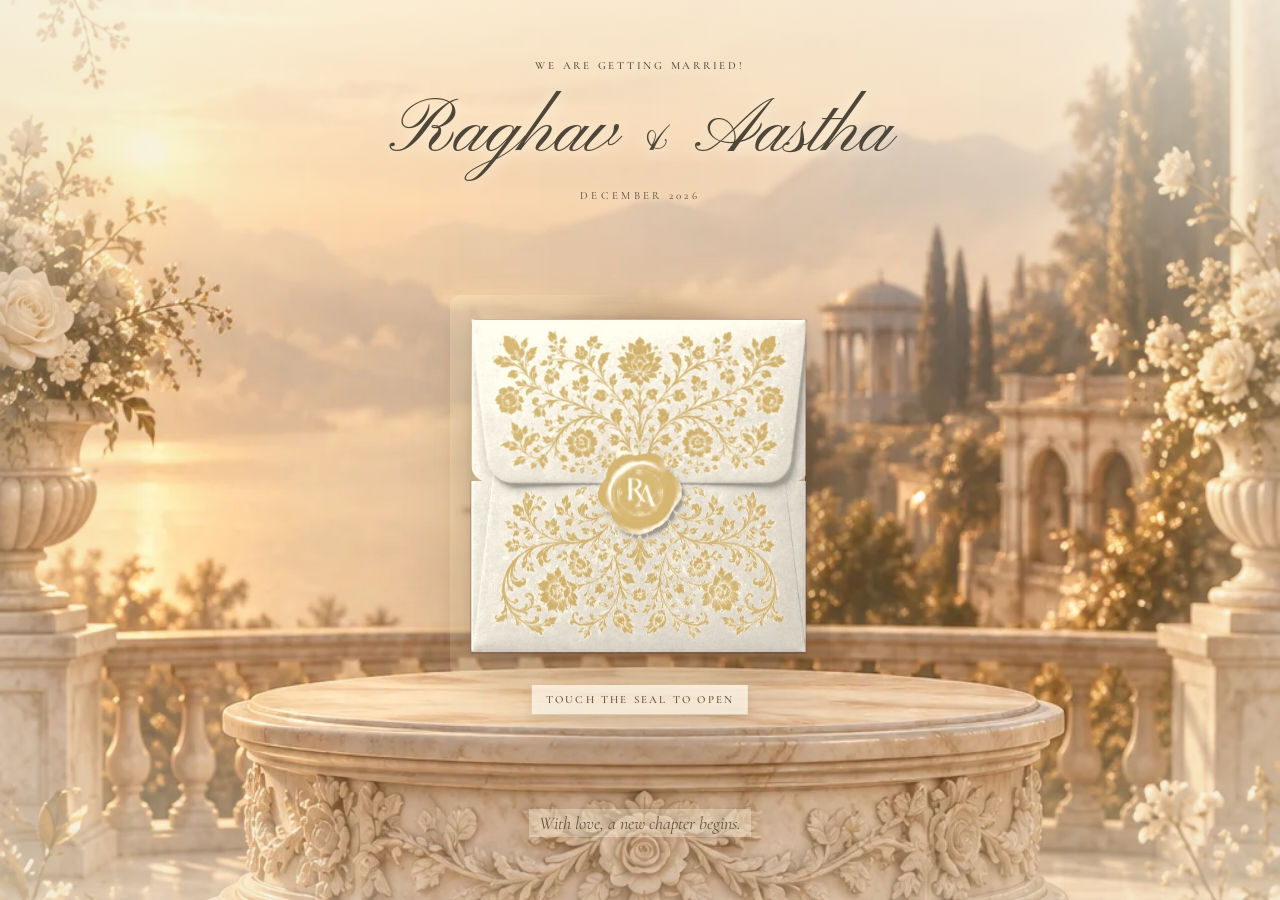
==== outputs/vintage-invitation/index.html @ 1246249a "Raghav & Aastha save-the-date site" ====
<!doctype html>
<html lang="en">
<head>
<meta charset="utf-8"><meta name="viewport" content="width=device-width, initial-scale=1"><meta name="theme-color" content="#f3eee5">
<title>Raghav &amp; Aastha — Save the Date</title><meta name="description" content="Save the date for Raghav & Aastha's wedding festivities, 25–27 December 2026.">
<link rel="icon" type="image/svg+xml" href="data:image/svg+xml,%3Csvg xmlns='http://www.w3.org/2000/svg' viewBox='0 0 40 40'%3E%3Crect width='40' height='40' rx='20' fill='%23f3eee5'/%3E%3Ctext x='20' y='28' text-anchor='middle' font-family='serif' font-style='italic' font-size='28' fill='%23756849'%3E%26%3C/text%3E%3C/svg%3E">
<link rel="preconnect" href="https://fonts.googleapis.com"><link rel="preconnect" href="https://fonts.gstatic.com" crossorigin><link href="https://fonts.googleapis.com/css2?family=Pinyon+Script&family=Cormorant+Garamond:ital,wght@0,400;0,500;0,600;1,400&display=swap" rel="stylesheet">
<link rel="stylesheet" href="style.css"><script src="app.js" defer></script>
</head>
<body>
<section class="cover" id="cover" aria-label="Open wedding invitation">
  <div class="backdrop" aria-hidden="true"></div>
  <div class="cover-petals" aria-hidden="true"><img src="assets/petal.webp" alt=""><img src="assets/petal.webp" alt=""><img src="assets/petal.webp" alt=""><img src="assets/petal.webp" alt=""></div>
  <div class="cover-heading"><p class="eyebrow">We are getting married!</p><h1>Raghav <span>&amp;</span> Aastha</h1><p class="small-date">December 2026</p></div>
  <button class="envelope" id="open" aria-label="Open Raghav and Aastha’s envelope">
    <span class="env-stage" aria-hidden="true">
      <span class="env-shadow"></span>
      <span class="env-inside"></span>
      <span class="env-card"><span class="env-card-kicker">With love</span><span class="env-card-names">Raghav<br>&amp; Aastha</span><span class="env-card-rule"></span><span class="env-card-date">December 2026</span></span>
      <img class="env-pocket" src="assets/envelope-ivory.webp" alt="">
      <span class="env-flap"><img class="env-flap-face" src="assets/envelope-ivory.webp" alt=""><span class="env-lining"></span></span>
      <span class="env-light"></span>
    </span>
    <span class="env-prompt">Touch the seal to open</span>
  </button>
  <p class="cover-footer">With love, a new chapter begins.</p>
</section>
<main id="invitation" hidden>
  <header class="invitation-header"><button class="text-button" id="back" aria-label="Back to the envelope">← <span>The beginning</span></button><span class="monogram">R &amp; A</span><a class="text-button" href="#details">The details ↓</a></header>
  <section class="invitation-hero" aria-labelledby="invite-title">
    <div class="collage">
      <img class="stationery" src="assets/stationery.webp" alt="Antique gold frame, ivory lace and white roses" width="1086" height="1448">
      <div class="lace-copy"><h2 id="invite-title">Save<br>the Date</h2><p class="couple">Raghav<br><span>&amp;</span> Aastha</p><p class="collage-date">25 · 26 · 27<span>December 2026</span></p></div>
      <figure class="polaroid"><span class="photo-crop"><img src="assets/couple.webp" alt="Raghav and Aastha together"></span><figcaption>And so it begins…</figcaption></figure>
      <div class="music-area"><button class="record" id="music" aria-label="Music information"><span class="record-label"><span class="record-monogram">R &amp; A</span><span id="play-icon">♪</span></span></button><span class="music-caption" id="music-caption">Our soundtrack</span></div>
    </div>
    <a class="scroll-cue" href="#details">A date to remember <span>↓</span></a>
  </section>
  <section class="details" id="details" aria-labelledby="celebration-title">
    <h2 id="celebration-title">Save the Date</h2>
    <div class="scratch-wrap" id="scratch-wrap">
      <div class="scratch-card" id="scratch-card">
        <div class="scratch-message" id="scratch-message" aria-hidden="true" tabindex="-1"><p>25, 26 &amp; 27<span>December 2026</span></p></div>
        <canvas id="date-foil" aria-label="Scratch the foil to reveal our wedding dates"></canvas>
      </div>
      <button class="reveal-link" id="reveal-dates" type="button">Reveal without scratching</button>
      <p class="scratch-note" id="scratch-note"></p>
    </div>
    <p class="sr-only" id="scratch-status" role="status"></p>
    <div class="flourish" aria-hidden="true">❦</div>
    <p class="venue">Venue details to follow</p>
    <p class="countdown-title" id="countdown-title">Counting the moments until we celebrate</p>
    <div class="countdown" aria-label="Countdown to 25 December 2026"><div><b id="days">0</b><span>Days</span></div><i>:</i><div><b id="hours">00</b><span>Hours</span></div><i>:</i><div><b id="minutes">00</b><span>Minutes</span></div><i>:</i><div><b id="seconds">00</b><span>Seconds</span></div></div>
    <p class="invitation-copy">Save these dates for our wedding festivities.<br>We can’t wait to celebrate with you.</p>
    <button class="outline-button" id="rsvp">RSVP</button>
    <a class="calendar-link" href="event.ics" download>Add to calendar</a>
    <p class="formal">Formal invitation to follow</p>
    <p class="signature">Raghav &amp; Aastha</p>
  </section>
</main>
<dialog id="notice"><button class="close" id="close" aria-label="Close message">×</button><p class="eyebrow">Raghav &amp; Aastha</p><h2 id="notice-title"></h2><p id="notice-copy"></p><button class="outline-button" id="notice-done">Back to invitation</button></dialog>
<audio id="song" loop preload="none"></audio>
<div class="celebration" id="celebration" aria-hidden="true"></div>
</body></html>
---- outputs/vintage-invitation/style.css ----
:root{--ivory:#f3eee5;--paper:#fff9ef;--ink:#4e4739;--gold:#8b7650;--script:'Pinyon Script',cursive;--serif:'Cormorant Garamond',Georgia,serif}
*{box-sizing:border-box}
html{scroll-behavior:smooth}
body{margin:0;background:var(--ivory);color:var(--ink);font-family:var(--serif);font-size:19px;-webkit-font-smoothing:antialiased}
[hidden]{display:none!important}
h1,h2,p,figure{margin:0}
button,a{-webkit-tap-highlight-color:transparent}
button{font:inherit;color:inherit;cursor:pointer;border-radius:0}
a{color:inherit}
button:focus-visible,a:focus-visible{outline:2px solid var(--gold);outline-offset:6px}
.eyebrow{font-size:13px;letter-spacing:.23em;text-transform:uppercase;font-weight:500}
.sr-only{position:absolute;width:1px;height:1px;padding:0;margin:-1px;overflow:hidden;clip-path:inset(50%);white-space:nowrap;border:0}

.cover{position:relative;isolation:isolate;height:100svh;min-height:680px;overflow:hidden;background:#f4ead8;text-align:center}
.backdrop{position:absolute;inset:0;z-index:-2;background:#f1e7d3 url(assets/terrace.webp) center 65%/cover no-repeat;transition:transform 2.8s ease-out}
.cover:after{content:'';position:absolute;inset:0;z-index:-1;pointer-events:none;background:linear-gradient(#fffbef77,transparent 35%,transparent 78%,#f7edda55)}
.cover-heading{position:absolute;top:6.5%;left:16px;right:16px;z-index:3;text-shadow:0 2px 15px #fff9e9;animation:enter 1s both;transition:opacity .35s,transform .5s}
.cover .eyebrow{font-size:11px;letter-spacing:.25em}
.cover h1{font-family:var(--script);font-size:clamp(52px,6vw,78px);font-weight:400;line-height:1.2;margin:15px 0 10px}
.cover h1 span{font-size:.68em}
.small-date{font-size:11px;letter-spacing:.3em;text-transform:uppercase}
.cover-footer{position:absolute;left:15px;right:15px;bottom:7%;width:fit-content;margin:auto;padding:3px 10px;font-size:18px;font-style:italic;color:#65543b;background:#fff8e455;text-shadow:0 1px 10px #fff9eb;transition:opacity .4s}
.cover-petals{position:absolute;inset:0;z-index:1;pointer-events:none;overflow:hidden}
.cover-petals img{position:absolute;top:-8%;width:23px;opacity:0;animation:cover-petal 13s linear infinite}
.cover-petals img:nth-child(1){left:12%;animation-delay:-3s}
.cover-petals img:nth-child(2){left:82%;animation-delay:-7s;width:18px}
.cover-petals img:nth-child(3){left:26%;animation-delay:-11s;width:15px}
.cover-petals img:nth-child(4){left:70%;animation-delay:-1s;width:26px}

/* The studio's own envelope artwork, recoloured to ivory and gold, sliced exactly as the Tanvi & Nishant site slices it:
   pocket = bottom half, flap = band from 6.4% to 49.2% with rounded lower corners; the seal in the artwork cracks at that edge. */
.envelope{position:absolute;left:50%;bottom:30%;width:min(340px,70vw);aspect-ratio:1;transform:translateX(-50%);padding:0;border:0;background:none;z-index:4;cursor:pointer;perspective:1400px;filter:drop-shadow(0 4px 5px #3a2a1226) drop-shadow(0 26px 28px #3a2a1238);transition:transform .15s}
.env-shadow{inset:auto 3% -4%;width:auto;height:12%;border-radius:50%;background:radial-gradient(ellipse at 50% 45%,#4a32167a,#4a321630 45%,transparent 70%);filter:blur(7px);z-index:0;transition:opacity .6s}
.env-light{z-index:7;pointer-events:none;border-radius:2.5%;background:linear-gradient(105deg,#fff1c94d,transparent 42%,transparent 70%,#3a2a1214);mix-blend-mode:soft-light}
.cover.opening .env-shadow{opacity:.5}
.envelope:hover{transform:translateX(-50%) scale(1.02)}
.env-stage{position:absolute;inset:0;display:block;transform-style:preserve-3d}
.env-stage>*{position:absolute;inset:0;display:block;width:100%;height:100%}
.env-inside{inset:6.4% 6.6% 6.2% 5.6%;width:auto;height:auto;border-radius:1.4%;background:linear-gradient(#c9b287,#d9c69f 55%,#e3d3b0);box-shadow:inset 0 18px 30px #4a321666;z-index:1}
.env-card{inset:auto;left:13%;right:13%;top:12%;height:72%;width:auto;z-index:3;display:flex;flex-direction:column;align-items:center;justify-content:center;gap:.55em;font-size:clamp(12px,5.2vw,16px);background:linear-gradient(#fffaf1,#f1e6d5);border-radius:3px;box-shadow:inset 0 0 0 6px #fffaf1,inset 0 0 0 7px #b8923f8c,0 -6px 24px #00000040;color:#64543b}
.env-card-kicker,.env-card-date{font-size:.6em;font-weight:500;letter-spacing:.26em;text-transform:uppercase;color:#92651f}
.env-card-names{font-family:var(--script);font-size:2.5em;line-height:1.1;color:#5b4a2f}
.env-card-rule{display:block;width:2.4em;border-top:1px solid #b8923f80}
.env-pocket{z-index:4;object-fit:contain;clip-path:inset(49.2% 0 0)}
.env-flap{z-index:6;transform-origin:50% 6.4%;transform-style:preserve-3d}
.env-flap-face,.env-lining{position:absolute;inset:0;width:100%;height:100%;clip-path:inset(6.4% 5.4% 50.8% 5.6% round 0 0 4.5% 4.5%);backface-visibility:hidden}
.env-flap-face{object-fit:contain}
.env-lining{transform:rotateY(180deg);background:repeating-linear-gradient(45deg,#92651f29 0 1px,#0000 1px 9px),linear-gradient(#f4e7c9,#d8bd84)}
.env-prompt{position:absolute;left:50%;bottom:-40px;transform:translateX(-50%);white-space:nowrap;font-size:11px;font-weight:500;letter-spacing:.2em;text-transform:uppercase;color:#5e4829;padding:8px 14px;background:#fff8e8c9;border-bottom:1px solid #bca57570;transition:opacity .3s}

.cover.opening{position:fixed;inset:0;z-index:10;animation:fade-out .6s 2.1s both}
.cover.opening .backdrop{transform:scale(1.04)}
.cover.opening .cover-heading,.cover.opening .cover-footer,.cover.opening .env-prompt{opacity:0}
.cover.opening .cover-heading{animation:none;transform:translateY(-25px)}
.cover.opening .env-flap{animation:flap-open .9s cubic-bezier(.55,0,.3,1) .3s forwards}
.cover.opening .env-card{animation:card-rise 1s cubic-bezier(.2,.8,.2,1) 1.1s forwards}
.cover.opening .env-stage{animation:envelope-travel 2.75s ease-in-out forwards}

main:not([hidden]){animation:enter .9s both}
.invitation-header{display:flex;align-items:center;justify-content:space-between;gap:12px;padding:25px 5vw;max-width:1400px;margin:auto}
.text-button{font-size:12px;letter-spacing:.14em;text-transform:uppercase;text-decoration:none;background:none;border:0;padding:10px 0;white-space:nowrap}
.monogram{font-family:var(--script);font-size:31px;white-space:nowrap}
.invitation-hero{text-align:center;padding-top:20px}
.collage{position:relative;width:min(690px,100%);aspect-ratio:3/4;margin:5px auto 0}
.stationery{width:100%;height:100%;object-fit:cover;display:block;mix-blend-mode:multiply}
.lace-copy{position:absolute;left:17%;top:37%;width:34%;text-align:center;transform:rotate(-7deg)}
.lace-copy h2{font-family:var(--script);font-size:52px;font-weight:400;line-height:.83}
.couple{font-size:25px;line-height:1.02;margin:12px 0 8px}
.couple span{font-family:var(--script);font-size:.8em}
.collage-date{font-size:20px;line-height:1.2}
.collage-date span{display:block;font-size:11px;letter-spacing:.11em;text-transform:uppercase}
.polaroid{position:absolute;width:38%;right:5%;top:28%;transform:rotate(6deg);background:#faf8f1;padding:10px 10px 32px;box-shadow:2px 7px 16px #493c342c}
.photo-crop{display:block;overflow:hidden;aspect-ratio:1;width:100%}
.photo-crop img{width:100%;height:100%;object-fit:cover;object-position:50% 32%;transform:scale(1.35);transform-origin:50% 32%;filter:grayscale(1) sepia(.24) contrast(.94) brightness(1.04)}
.polaroid figcaption{font-family:var(--script);text-align:center;font-size:23px;margin-top:10px}
.music-area{position:absolute;bottom:10%;left:13%;width:26%;display:grid;justify-items:center;gap:12px;transform:rotate(-8deg)}
.record{width:100%;aspect-ratio:1;border:0;border-radius:50%;display:grid;place-items:center;background:repeating-radial-gradient(circle,#1d1c1a 0 1px,#33322e 1px 2px,#181817 2px 4px);box-shadow:4px 8px 13px #362e3440}
.record-label{width:44%;aspect-ratio:1;border-radius:50%;background:#e7dac1;display:flex;flex-direction:column;align-items:center;justify-content:center;line-height:1.2}
.record-monogram{font-family:var(--script);font-size:22px;white-space:nowrap}
#play-icon{font-size:20px}
.music-caption{font-size:10px;letter-spacing:.16em;text-transform:uppercase;white-space:nowrap}
.record:hover{filter:brightness(1.2)}
.record.playing{animation:spin 8s linear infinite}
.scroll-cue{display:inline-flex;align-items:center;gap:14px;margin-top:14px;font-style:italic;font-size:18px;text-decoration:none}
.scroll-cue span{font-style:normal;font-size:22px}

.details{text-align:center;max-width:700px;margin:auto;padding:105px 24px 70px}
.details.visible{animation:enter 1.1s both}
.details h2{font-family:var(--script);font-size:clamp(54px,7vw,76px);font-weight:400;line-height:1.1}
.scratch-wrap{position:relative;max-width:450px;margin:30px auto 0}
.scratch-card{position:relative;isolation:isolate;z-index:1;height:176px;border:1px solid #d3bd8f;border-radius:6px;overflow:hidden;background:var(--paper);box-shadow:0 10px 30px #7053251a}
.scratch-message{position:absolute;inset:0;display:flex;align-items:center;justify-content:center;padding:18px;color:#685438}
.scratch-message p{font-family:var(--script);font-size:clamp(36px,5vw,46px);line-height:1.1}
.scratch-message p span{display:block;font-family:var(--serif);font-size:13px;font-weight:500;letter-spacing:.22em;text-transform:uppercase;margin-top:12px;color:var(--gold)}
.scratch-message:focus{outline:2px solid var(--gold);outline-offset:-8px}
#date-foil{position:absolute;inset:0;width:100%;height:100%;cursor:crosshair;touch-action:none;transition:opacity .8s;z-index:1}
.is-revealed #date-foil{opacity:0;pointer-events:none}
.is-revealed .scratch-message{animation:glow-soft 1.8s ease-out}
.is-revealed .scratch-message:after{content:'';position:absolute;inset:0;background:linear-gradient(100deg,transparent 32%,#fffdf4cc 50%,transparent 68%);transform:translateX(-110%);animation:shine 1.3s .35s ease-out forwards;pointer-events:none}
@keyframes shine{to{transform:translateX(110%)}}
@keyframes glow-soft{0%{box-shadow:inset 0 0 0 0 #f3dca000}35%{box-shadow:inset 0 0 70px #f0d59aaa}100%{box-shadow:inset 0 0 0 0 #f3dca000}}
.reveal-link{display:block;margin:12px auto 0;border:0;background:none;padding:4px 0;font-size:13px;font-style:italic;opacity:.7;text-decoration:underline;text-underline-offset:5px}
.reveal-link:hover{opacity:1}
.scratch-note{font-style:italic;font-size:21px;margin-top:14px;min-height:1.4em}
.flourish{color:var(--gold);font-size:37px;margin:24px 0}
.venue{font-size:26px}
.countdown-title{font-style:italic;font-size:19px;margin-top:45px}
.countdown{display:flex;align-items:flex-start;justify-content:center;gap:17px;margin:21px auto 40px}
.countdown div{width:70px}
.countdown b{font-size:47px;line-height:1;font-weight:400;font-variant-numeric:tabular-nums}
.countdown span{display:block;letter-spacing:.16em;font-size:11px;text-transform:uppercase;margin-top:12px}
.countdown i{font-size:32px;font-style:normal;opacity:.45}
.invitation-copy{font-size:22px;line-height:1.5;margin-bottom:29px}
.outline-button{border:1px solid #9d8c6e;background:transparent;min-width:215px;padding:16px 25px;letter-spacing:.2em;text-transform:uppercase;font-size:13px;transition:background .3s,color .3s}
.outline-button:hover{background:var(--gold);color:var(--paper)}
.calendar-link{display:block;width:fit-content;margin:22px auto 0;font-size:12px;letter-spacing:.15em;text-transform:uppercase;text-underline-offset:6px}
.formal{font-family:var(--script);font-size:36px;margin-top:60px}
.signature{font-size:15px;letter-spacing:.13em;margin-top:25px}

dialog{background:#f6f1e8;border:1px solid #aa9875;color:var(--ink);max-width:440px;width:calc(100% - 40px);padding:49px 32px 36px;text-align:center;box-shadow:0 20px 90px #2c261838}
dialog::backdrop{background:#342b2469;backdrop-filter:blur(4px)}
dialog h2{font-family:var(--script);font-size:44px;font-weight:400;margin:20px 0 15px}
dialog p:not(.eyebrow){font-size:21px;line-height:1.4;margin-bottom:25px}
.close{position:absolute;right:13px;top:8px;background:none;border:0;font-size:30px;width:36px;height:36px}

@keyframes enter{from{opacity:0;transform:translateY(15px)}to{opacity:1;transform:translateY(0)}}
@keyframes fade-out{to{opacity:0}}
@keyframes flap-open{0%{z-index:6;transform:rotateX(0)}49%{z-index:6}50%{z-index:1}to{z-index:1;transform:rotateX(180deg)}}
@keyframes card-rise{to{transform:translateY(-48%)}}
@keyframes envelope-travel{0%,11%{transform:none}44%,75%{transform:translateY(9%)}to{transform:translateY(5%) scale(1.08)}}
@keyframes spin{to{rotate:360deg}}
@keyframes cover-petal{8%{opacity:.65}80%{opacity:.65}100%{opacity:0;transform:translate(40px,105svh) rotate(250deg)}}

@media(min-width:900px){
  .cover:before{content:'';position:absolute;inset:0;z-index:-1;pointer-events:none;background:radial-gradient(ellipse at 50% 60%,transparent 50%,#e9dec8bb)}
  .cover:before{content:'';position:absolute;inset:0;z-index:-1;pointer-events:none;background:radial-gradient(ellipse at 50% 60%,transparent 50%,#e9dec8bb)}
  .envelope{bottom:25%;width:380px}
  .invitation-hero{padding-top:32px}
  .collage{width:620px}
}
@media(max-width:560px){
  .cover{min-height:620px}
  .cover-heading{top:8%}
  .cover h1{font-size:52px;white-space:nowrap}
  .cover{min-height:620px}
  .cover-heading{top:8%}
  .cover-footer{bottom:8%;font-size:16px}
  .env-prompt{font-size:10px}
  .invitation-header{padding:15px 20px}
  .text-button{font-size:10px}
  .lace-copy{top:35.5%}
  .lace-copy h2{font-size:32px}
  .couple{font-size:19px;margin:7px 0 3px}
  .collage-date{font-size:16px;line-height:1.1}
  .collage-date span{font-size:8px}
  .polaroid{padding:7px 7px 22px}
  .polaroid figcaption{font-size:17px;margin-top:6px}
  .music-area{gap:7px}
  .music-caption{font-size:8px}
  .record-monogram{font-size:15px}
  .scroll-cue{font-size:16px}
  .details{padding:75px 18px 55px}
  .scratch-card{height:160px}
  .scratch-message p{font-size:34px}
  .countdown{gap:9px}
  .countdown div{width:57px}
  .countdown b{font-size:40px}
  .countdown span{font-size:9px}
  .countdown i{font-size:28px}
  .invitation-copy{font-size:20px}
  .formal{font-size:32px}
}
@media(max-width:360px){
  .cover h1{font-size:43px}
  .cover .eyebrow{font-size:9px;letter-spacing:.18em}
  .env-prompt{font-size:9px;letter-spacing:.16em}
  .invitation-header{padding:15px 14px;gap:9px}
  .text-button{font-size:8px;letter-spacing:.08em}
  .monogram{font-size:25px}
  .lace-copy h2{font-size:28px}
  .couple{font-size:17px;margin:6px 0 4px}
  .collage-date{font-size:14px}
  .polaroid figcaption{font-size:14px}
  .music-caption{font-size:7px}
  .scratch-message p{font-size:30px}
  .countdown{gap:5px}
  .details{padding-left:14px;padding-right:14px}
}
@media(prefers-reduced-motion:reduce){
  html{scroll-behavior:auto}
  *,*:before,*:after{animation:none!important;transition:none!important}
}

.celebration{position:fixed;inset:0;z-index:30;pointer-events:none;overflow:hidden}
.confetti{position:absolute;top:-2rem;display:block;border-radius:2px;animation:confetti-fall var(--dur) linear var(--delay) forwards}
.firework{position:absolute;width:0;height:0}
.firework i{position:absolute;left:0;top:0;width:6px;height:6px;border-radius:50%;background:var(--c);box-shadow:0 0 8px var(--c),0 0 18px var(--c);animation:firework-burst 1.4s cubic-bezier(.2,.8,.4,1) var(--delay) both}
@keyframes confetti-fall{0%{opacity:1;transform:translateY(-10vh) rotate(0)}85%{opacity:1}to{opacity:0;transform:translate(var(--drift),110vh) rotate(720deg)}}
@keyframes firework-burst{0%{opacity:1;transform:translate(0,0) scale(0)}60%{opacity:1}to{opacity:0;transform:translate(var(--x),var(--y)) scale(.5)}}
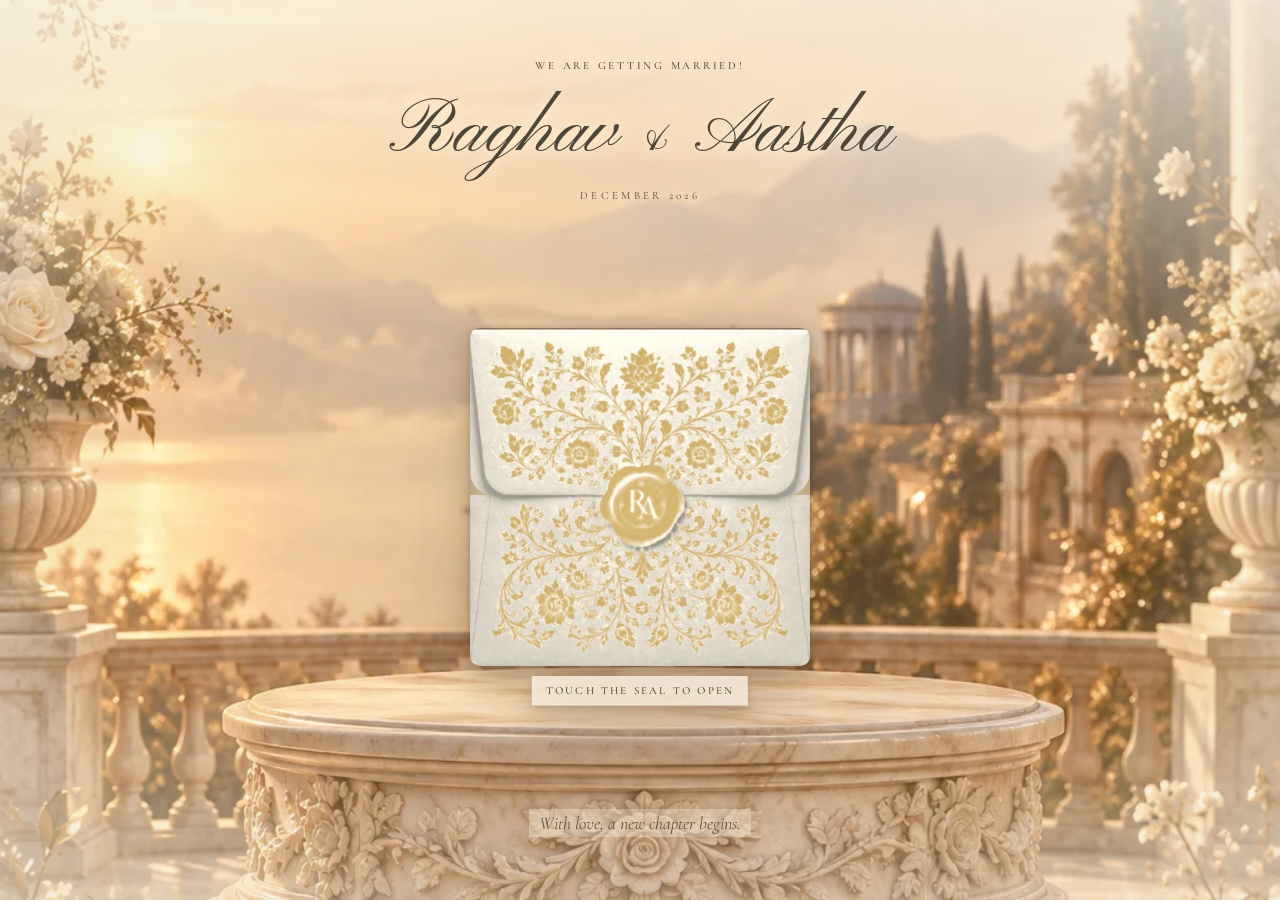
==== commit 4f8bc49d: "Envelope: crop to paper, symmetric seam, rounded corners, single soft shadow" ====
--- a/outputs/vintage-invitation/index.html
+++ b/outputs/vintage-invitation/index.html
@@ -2,8 +2,13 @@
 <html lang="en">
 <head>
 <meta charset="utf-8"><meta name="viewport" content="width=device-width, initial-scale=1"><meta name="theme-color" content="#f3eee5">
-<title>Raghav &amp; Aastha — Save the Date</title><meta name="description" content="Save the date for Raghav & Aastha's wedding festivities, 25–27 December 2026.">
-<link rel="icon" type="image/svg+xml" href="data:image/svg+xml,%3Csvg xmlns='http://www.w3.org/2000/svg' viewBox='0 0 40 40'%3E%3Crect width='40' height='40' rx='20' fill='%23f3eee5'/%3E%3Ctext x='20' y='28' text-anchor='middle' font-family='serif' font-style='italic' font-size='28' fill='%23756849'%3E%26%3C/text%3E%3C/svg%3E">
+<title>Raghav &amp; Aastha | 25–27 December 2026</title><meta name="description" content="Save the date for Raghav & Aastha's wedding festivities, 25 to 27 December 2026. Tap the seal to open the invitation.">
+<link rel="icon" type="image/png" sizes="32x32" href="assets/favicon-32.png"><link rel="icon" type="image/png" sizes="512x512" href="assets/icon-512.png"><link rel="apple-touch-icon" href="assets/apple-touch-icon.png">
+<!-- Link previews (WhatsApp etc.) need absolute URLs; update if the domain changes. -->
+<meta property="og:type" content="website"><meta property="og:site_name" content="Raghav &amp; Aastha"><meta property="og:url" content="https://raghav-astha.vercel.app/">
+<meta property="og:title" content="Raghav &amp; Aastha | 25–27 December 2026"><meta property="og:description" content="Save the date for our wedding festivities. Tap the seal to open the invitation.">
+<meta property="og:image" content="https://raghav-astha.vercel.app/assets/og-image.jpg"><meta property="og:image:width" content="1200"><meta property="og:image:height" content="630"><meta property="og:image:alt" content="Raghav &amp; Aastha, 25 to 27 December 2026">
+<meta name="twitter:card" content="summary_large_image"><meta name="twitter:title" content="Raghav &amp; Aastha | 25–27 December 2026"><meta name="twitter:description" content="Save the date for our wedding festivities. Tap the seal to open the invitation."><meta name="twitter:image" content="https://raghav-astha.vercel.app/assets/og-image.jpg">
 <link rel="preconnect" href="https://fonts.googleapis.com"><link rel="preconnect" href="https://fonts.gstatic.com" crossorigin><link href="https://fonts.googleapis.com/css2?family=Pinyon+Script&family=Cormorant+Garamond:ital,wght@0,400;0,500;0,600;1,400&display=swap" rel="stylesheet">
 <link rel="stylesheet" href="style.css"><script src="app.js" defer></script>
 </head>
@@ -14,12 +19,10 @@
   <div class="cover-heading"><p class="eyebrow">We are getting married!</p><h1>Raghav <span>&amp;</span> Aastha</h1><p class="small-date">December 2026</p></div>
   <button class="envelope" id="open" aria-label="Open Raghav and Aastha’s envelope">
     <span class="env-stage" aria-hidden="true">
-      <span class="env-shadow"></span>
       <span class="env-inside"></span>
       <span class="env-card"><span class="env-card-kicker">With love</span><span class="env-card-names">Raghav<br>&amp; Aastha</span><span class="env-card-rule"></span><span class="env-card-date">December 2026</span></span>
       <img class="env-pocket" src="assets/envelope-ivory.webp" alt="">
       <span class="env-flap"><img class="env-flap-face" src="assets/envelope-ivory.webp" alt=""><span class="env-lining"></span></span>
-      <span class="env-light"></span>
     </span>
     <span class="env-prompt">Touch the seal to open</span>
   </button>
--- a/outputs/vintage-invitation/style.css
+++ b/outputs/vintage-invitation/style.css
@@ -29,22 +29,19 @@
 
 /* The studio's own envelope artwork, recoloured to ivory and gold, sliced exactly as the Tanvi & Nishant site slices it:
    pocket = bottom half, flap = band from 6.4% to 49.2% with rounded lower corners; the seal in the artwork cracks at that edge. */
-.envelope{position:absolute;left:50%;bottom:30%;width:min(340px,70vw);aspect-ratio:1;transform:translateX(-50%);padding:0;border:0;background:none;z-index:4;cursor:pointer;perspective:1400px;filter:drop-shadow(0 4px 5px #3a2a1226) drop-shadow(0 26px 28px #3a2a1238);transition:transform .15s}
-.env-shadow{inset:auto 3% -4%;width:auto;height:12%;border-radius:50%;background:radial-gradient(ellipse at 50% 45%,#4a32167a,#4a321630 45%,transparent 70%);filter:blur(7px);z-index:0;transition:opacity .6s}
-.env-light{z-index:7;pointer-events:none;border-radius:2.5%;background:linear-gradient(105deg,#fff1c94d,transparent 42%,transparent 70%,#3a2a1214);mix-blend-mode:soft-light}
-.cover.opening .env-shadow{opacity:.5}
-.envelope:hover{transform:translateX(-50%) scale(1.02)}
+.envelope{position:absolute;left:50%;bottom:31%;width:min(300px,62vw);aspect-ratio:442/440;transform:translateX(-50%);padding:0;border:0;background:none;z-index:4;cursor:pointer;perspective:1400px;filter:drop-shadow(0 2px 3px #3a2a1233) drop-shadow(0 8px 10px #3a2a1226) drop-shadow(0 20px 26px #3a2a1240);transition:transform .15s}
+.cover.opening .envelope:hover{transform:translateX(-50%) scale(1.02)}
 .env-stage{position:absolute;inset:0;display:block;transform-style:preserve-3d}
 .env-stage>*{position:absolute;inset:0;display:block;width:100%;height:100%}
-.env-inside{inset:6.4% 6.6% 6.2% 5.6%;width:auto;height:auto;border-radius:1.4%;background:linear-gradient(#c9b287,#d9c69f 55%,#e3d3b0);box-shadow:inset 0 18px 30px #4a321666;z-index:1}
-.env-card{inset:auto;left:13%;right:13%;top:12%;height:72%;width:auto;z-index:3;display:flex;flex-direction:column;align-items:center;justify-content:center;gap:.55em;font-size:clamp(12px,5.2vw,16px);background:linear-gradient(#fffaf1,#f1e6d5);border-radius:3px;box-shadow:inset 0 0 0 6px #fffaf1,inset 0 0 0 7px #b8923f8c,0 -6px 24px #00000040;color:#64543b}
+.env-inside{inset:0;border-radius:3%;background:linear-gradient(#c9b287,#d9c69f 55%,#e3d3b0);box-shadow:inset 0 18px 30px #4a321666;z-index:1}
+.env-card{inset:auto;left:9%;right:9%;top:7%;height:80%;width:auto;z-index:3;display:flex;flex-direction:column;align-items:center;justify-content:center;gap:.55em;font-size:clamp(12px,5.2vw,16px);background:linear-gradient(#fffaf1,#f1e6d5);border-radius:3px;box-shadow:inset 0 0 0 6px #fffaf1,inset 0 0 0 7px #b8923f8c,0 -6px 24px #00000040;color:#64543b}
 .env-card-kicker,.env-card-date{font-size:.6em;font-weight:500;letter-spacing:.26em;text-transform:uppercase;color:#92651f}
 .env-card-names{font-family:var(--script);font-size:2.5em;line-height:1.1;color:#5b4a2f}
 .env-card-rule{display:block;width:2.4em;border-top:1px solid #b8923f80}
-.env-pocket{z-index:4;object-fit:contain;clip-path:inset(49.2% 0 0)}
-.env-flap{z-index:6;transform-origin:50% 6.4%;transform-style:preserve-3d}
-.env-flap-face,.env-lining{position:absolute;inset:0;width:100%;height:100%;clip-path:inset(6.4% 5.4% 50.8% 5.6% round 0 0 4.5% 4.5%);backface-visibility:hidden}
-.env-flap-face{object-fit:contain}
+.env-pocket{z-index:4;object-fit:fill;clip-path:inset(49.5% 0 0 round 0 0 3% 3%)}
+.env-flap{z-index:6;transform-origin:50% 0;transform-style:preserve-3d}
+.env-flap-face,.env-lining{position:absolute;inset:0;width:100%;height:100%;clip-path:inset(0 0 50.5% 0 round 3% 3% 6.8% 6.8%);backface-visibility:hidden}
+.env-flap-face{object-fit:fill}
 .env-lining{transform:rotateY(180deg);background:repeating-linear-gradient(45deg,#92651f29 0 1px,#0000 1px 9px),linear-gradient(#f4e7c9,#d8bd84)}
 .env-prompt{position:absolute;left:50%;bottom:-40px;transform:translateX(-50%);white-space:nowrap;font-size:11px;font-weight:500;letter-spacing:.2em;text-transform:uppercase;color:#5e4829;padding:8px 14px;background:#fff8e8c9;border-bottom:1px solid #bca57570;transition:opacity .3s}
 
@@ -134,7 +131,7 @@
 @media(min-width:900px){
   .cover:before{content:'';position:absolute;inset:0;z-index:-1;pointer-events:none;background:radial-gradient(ellipse at 50% 60%,transparent 50%,#e9dec8bb)}
   .cover:before{content:'';position:absolute;inset:0;z-index:-1;pointer-events:none;background:radial-gradient(ellipse at 50% 60%,transparent 50%,#e9dec8bb)}
-  .envelope{bottom:25%;width:380px}
+  .envelope{bottom:26%;width:340px}
   .invitation-hero{padding-top:32px}
   .collage{width:620px}
 }
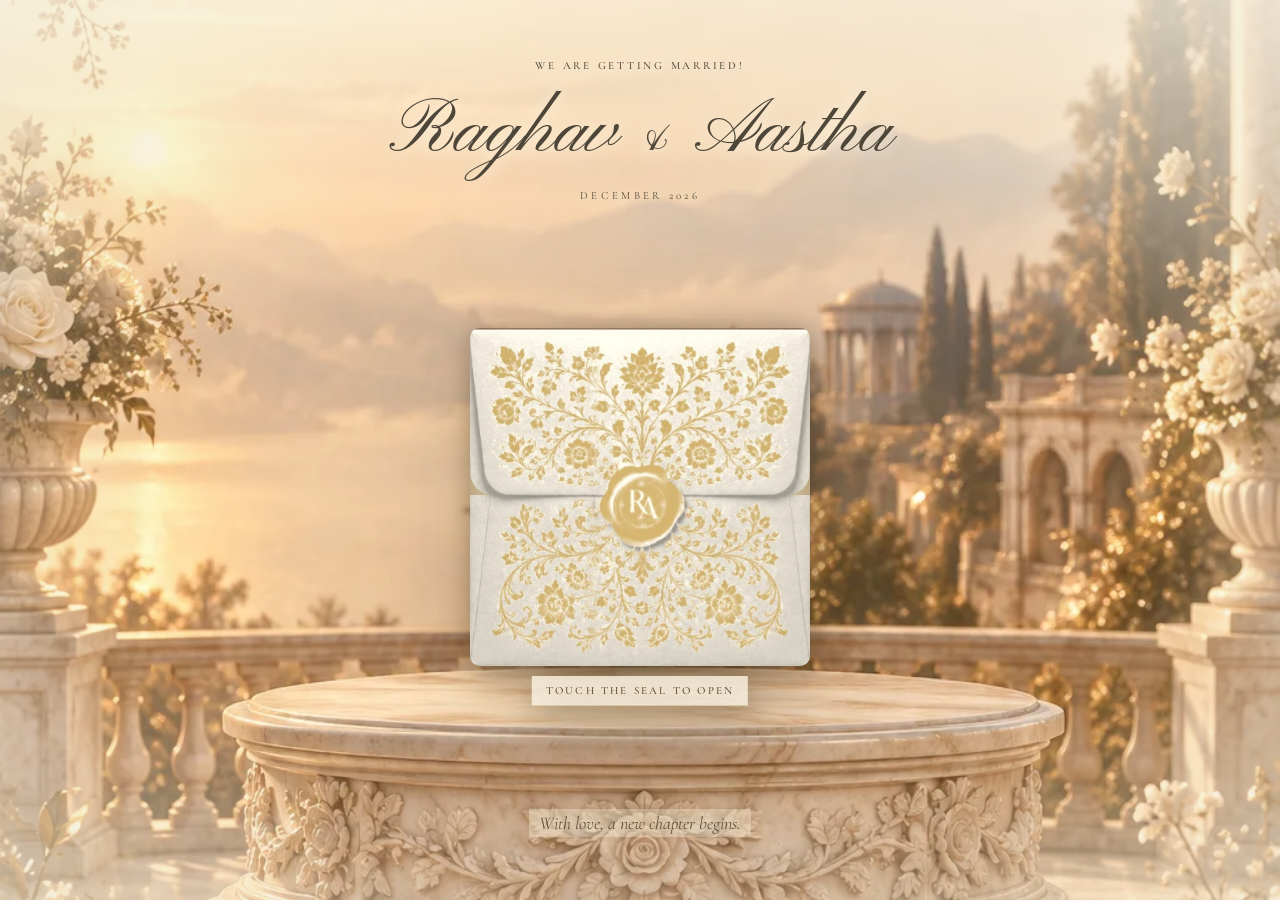
==== commit a5a02f0b: "Envelope shadow: ambient, directional and contact" ====
--- a/outputs/vintage-invitation/index.html
+++ b/outputs/vintage-invitation/index.html
@@ -19,6 +19,7 @@
   <div class="cover-heading"><p class="eyebrow">We are getting married!</p><h1>Raghav <span>&amp;</span> Aastha</h1><p class="small-date">December 2026</p></div>
   <button class="envelope" id="open" aria-label="Open Raghav and Aastha’s envelope">
     <span class="env-stage" aria-hidden="true">
+      <span class="env-ground"></span>
       <span class="env-inside"></span>
       <span class="env-card"><span class="env-card-kicker">With love</span><span class="env-card-names">Raghav<br>&amp; Aastha</span><span class="env-card-rule"></span><span class="env-card-date">December 2026</span></span>
       <img class="env-pocket" src="assets/envelope-ivory.webp" alt="">
--- a/outputs/vintage-invitation/style.css
+++ b/outputs/vintage-invitation/style.css
@@ -29,10 +29,11 @@
 
 /* The studio's own envelope artwork, recoloured to ivory and gold, sliced exactly as the Tanvi & Nishant site slices it:
    pocket = bottom half, flap = band from 6.4% to 49.2% with rounded lower corners; the seal in the artwork cracks at that edge. */
-.envelope{position:absolute;left:50%;bottom:31%;width:min(300px,62vw);aspect-ratio:442/440;transform:translateX(-50%);padding:0;border:0;background:none;z-index:4;cursor:pointer;perspective:1400px;filter:drop-shadow(0 2px 3px #3a2a1233) drop-shadow(0 8px 10px #3a2a1226) drop-shadow(0 20px 26px #3a2a1240);transition:transform .15s}
+.envelope{position:absolute;left:50%;bottom:31%;width:min(300px,62vw);aspect-ratio:442/440;transform:translateX(-50%);padding:0;border:0;background:none;z-index:4;cursor:pointer;perspective:1400px;filter:drop-shadow(0 0 12px #3a2a1236) drop-shadow(7px 14px 16px #3a2a1242) drop-shadow(0 34px 44px #3a2a1230);transition:transform .15s}
 .cover.opening .envelope:hover{transform:translateX(-50%) scale(1.02)}
 .env-stage{position:absolute;inset:0;display:block;transform-style:preserve-3d}
 .env-stage>*{position:absolute;inset:0;display:block;width:100%;height:100%}
+.env-ground{inset:auto 7% -2.5%;width:auto;height:7%;border-radius:50%;background:radial-gradient(ellipse at 50% 50%,#3a2a12a6,#3a2a1248 48%,transparent 72%);filter:blur(5px);z-index:0}
 .env-inside{inset:0;border-radius:3%;background:linear-gradient(#c9b287,#d9c69f 55%,#e3d3b0);box-shadow:inset 0 18px 30px #4a321666;z-index:1}
 .env-card{inset:auto;left:9%;right:9%;top:7%;height:80%;width:auto;z-index:3;display:flex;flex-direction:column;align-items:center;justify-content:center;gap:.55em;font-size:clamp(12px,5.2vw,16px);background:linear-gradient(#fffaf1,#f1e6d5);border-radius:3px;box-shadow:inset 0 0 0 6px #fffaf1,inset 0 0 0 7px #b8923f8c,0 -6px 24px #00000040;color:#64543b}
 .env-card-kicker,.env-card-date{font-size:.6em;font-weight:500;letter-spacing:.26em;text-transform:uppercase;color:#92651f}
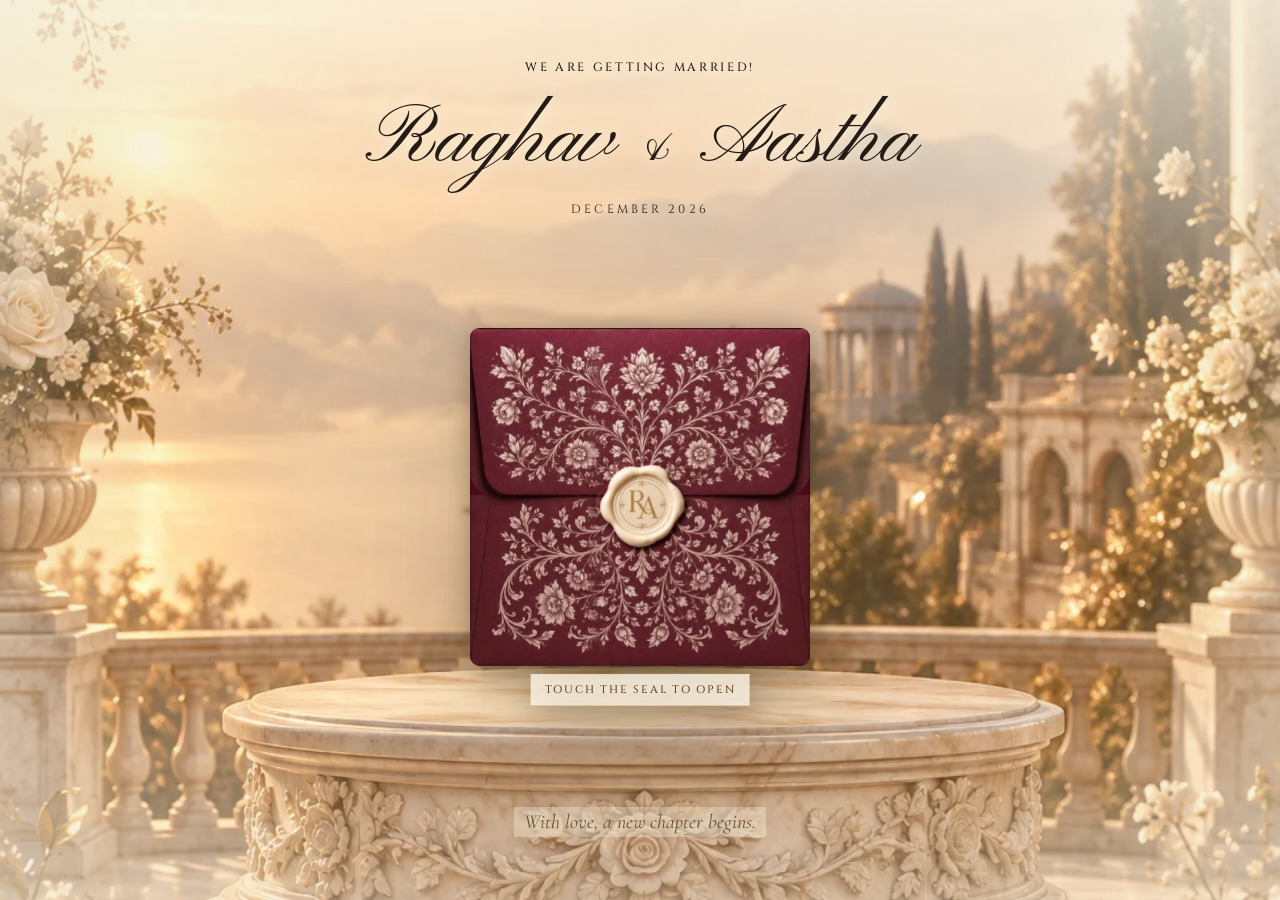
==== commit 875bd679: "Client changes: burgundy envelope, darker larger type with Cinzel, colour photo, floating music butt" ====
--- a/outputs/vintage-invitation/index.html
+++ b/outputs/vintage-invitation/index.html
@@ -9,7 +9,7 @@
 <meta property="og:title" content="Raghav &amp; Aastha | 25–27 December 2026"><meta property="og:description" content="Save the date for our wedding festivities. Tap the seal to open the invitation.">
 <meta property="og:image" content="https://raghav-astha.vercel.app/assets/og-image.jpg"><meta property="og:image:width" content="1200"><meta property="og:image:height" content="630"><meta property="og:image:alt" content="Raghav &amp; Aastha, 25 to 27 December 2026">
 <meta name="twitter:card" content="summary_large_image"><meta name="twitter:title" content="Raghav &amp; Aastha | 25–27 December 2026"><meta name="twitter:description" content="Save the date for our wedding festivities. Tap the seal to open the invitation."><meta name="twitter:image" content="https://raghav-astha.vercel.app/assets/og-image.jpg">
-<link rel="preconnect" href="https://fonts.googleapis.com"><link rel="preconnect" href="https://fonts.gstatic.com" crossorigin><link href="https://fonts.googleapis.com/css2?family=Pinyon+Script&family=Cormorant+Garamond:ital,wght@0,400;0,500;0,600;1,400&display=swap" rel="stylesheet">
+<link rel="preconnect" href="https://fonts.googleapis.com"><link rel="preconnect" href="https://fonts.gstatic.com" crossorigin><link href="https://fonts.googleapis.com/css2?family=Pinyon+Script&family=Cinzel:wght@400;500;600&family=Cormorant+Garamond:ital,wght@0,400;0,500;0,600;1,400&display=swap" rel="stylesheet">
 <link rel="stylesheet" href="style.css"><script src="app.js" defer></script>
 </head>
 <body>
@@ -22,8 +22,8 @@
       <span class="env-ground"></span>
       <span class="env-inside"></span>
       <span class="env-card"><span class="env-card-kicker">With love</span><span class="env-card-names">Raghav<br>&amp; Aastha</span><span class="env-card-rule"></span><span class="env-card-date">December 2026</span></span>
-      <img class="env-pocket" src="assets/envelope-ivory.webp" alt="">
-      <span class="env-flap"><img class="env-flap-face" src="assets/envelope-ivory.webp" alt=""><span class="env-lining"></span></span>
+      <img class="env-pocket" src="assets/envelope-red.webp" alt="">
+      <span class="env-flap"><img class="env-flap-face" src="assets/envelope-red.webp" alt=""><span class="env-lining"></span></span>
     </span>
     <span class="env-prompt">Touch the seal to open</span>
   </button>
@@ -36,7 +36,6 @@
       <img class="stationery" src="assets/stationery.webp" alt="Antique gold frame, ivory lace and white roses" width="1086" height="1448">
       <div class="lace-copy"><h2 id="invite-title">Save<br>the Date</h2><p class="couple">Raghav<br><span>&amp;</span> Aastha</p><p class="collage-date">25 · 26 · 27<span>December 2026</span></p></div>
       <figure class="polaroid"><span class="photo-crop"><img src="assets/couple.webp" alt="Raghav and Aastha together"></span><figcaption>And so it begins…</figcaption></figure>
-      <div class="music-area"><button class="record" id="music" aria-label="Music information"><span class="record-label"><span class="record-monogram">R &amp; A</span><span id="play-icon">♪</span></span></button><span class="music-caption" id="music-caption">Our soundtrack</span></div>
     </div>
     <a class="scroll-cue" href="#details">A date to remember <span>↓</span></a>
   </section>
@@ -64,5 +63,6 @@
 </main>
 <dialog id="notice"><button class="close" id="close" aria-label="Close message">×</button><p class="eyebrow">Raghav &amp; Aastha</p><h2 id="notice-title"></h2><p id="notice-copy"></p><button class="outline-button" id="notice-done">Back to invitation</button></dialog>
 <audio id="song" loop preload="none"></audio>
+<button class="music-fab" id="music" aria-label="Music information"><span id="play-icon">♪</span><span class="sr-only" id="music-caption">Our soundtrack</span></button>
 <div class="celebration" id="celebration" aria-hidden="true"></div>
 </body></html>
--- a/outputs/vintage-invitation/style.css
+++ b/outputs/vintage-invitation/style.css
@@ -1,25 +1,25 @@
-:root{--ivory:#f3eee5;--paper:#fff9ef;--ink:#4e4739;--gold:#8b7650;--script:'Pinyon Script',cursive;--serif:'Cormorant Garamond',Georgia,serif}
+:root{--ivory:#f3eee5;--paper:#fff9ef;--ink:#231b14;--gold:#8b7650;--burgundy:#7a142a;--script:'Pinyon Script',cursive;--serif:'Cormorant Garamond',Georgia,serif;--caps:'Cinzel','Cormorant Garamond',serif}
 *{box-sizing:border-box}
 html{scroll-behavior:smooth}
-body{margin:0;background:var(--ivory);color:var(--ink);font-family:var(--serif);font-size:19px;-webkit-font-smoothing:antialiased}
+body{margin:0;background:var(--ivory);color:var(--ink);font-family:var(--serif);font-size:21px;-webkit-font-smoothing:antialiased}
 [hidden]{display:none!important}
 h1,h2,p,figure{margin:0}
 button,a{-webkit-tap-highlight-color:transparent}
 button{font:inherit;color:inherit;cursor:pointer;border-radius:0}
 a{color:inherit}
 button:focus-visible,a:focus-visible{outline:2px solid var(--gold);outline-offset:6px}
-.eyebrow{font-size:13px;letter-spacing:.23em;text-transform:uppercase;font-weight:500}
+.eyebrow{font-family:var(--caps);font-size:13px;letter-spacing:.2em;text-transform:uppercase;font-weight:500}
 .sr-only{position:absolute;width:1px;height:1px;padding:0;margin:-1px;overflow:hidden;clip-path:inset(50%);white-space:nowrap;border:0}
 
 .cover{position:relative;isolation:isolate;height:100svh;min-height:680px;overflow:hidden;background:#f4ead8;text-align:center}
 .backdrop{position:absolute;inset:0;z-index:-2;background:#f1e7d3 url(assets/terrace.webp) center 65%/cover no-repeat;transition:transform 2.8s ease-out}
 .cover:after{content:'';position:absolute;inset:0;z-index:-1;pointer-events:none;background:linear-gradient(#fffbef77,transparent 35%,transparent 78%,#f7edda55)}
 .cover-heading{position:absolute;top:6.5%;left:16px;right:16px;z-index:3;text-shadow:0 2px 15px #fff9e9;animation:enter 1s both;transition:opacity .35s,transform .5s}
-.cover .eyebrow{font-size:11px;letter-spacing:.25em}
-.cover h1{font-family:var(--script);font-size:clamp(52px,6vw,78px);font-weight:400;line-height:1.2;margin:15px 0 10px}
+.cover .eyebrow{font-size:12px;letter-spacing:.22em}
+.cover h1{font-family:var(--script);font-size:clamp(58px,6.6vw,86px);font-weight:400;line-height:1.2;margin:15px 0 10px}
 .cover h1 span{font-size:.68em}
-.small-date{font-size:11px;letter-spacing:.3em;text-transform:uppercase}
-.cover-footer{position:absolute;left:15px;right:15px;bottom:7%;width:fit-content;margin:auto;padding:3px 10px;font-size:18px;font-style:italic;color:#65543b;background:#fff8e455;text-shadow:0 1px 10px #fff9eb;transition:opacity .4s}
+.small-date{font-family:var(--caps);font-size:12px;letter-spacing:.26em;text-transform:uppercase}
+.cover-footer{position:absolute;left:15px;right:15px;bottom:7%;width:fit-content;margin:auto;padding:3px 10px;font-size:20px;font-style:italic;color:#65543b;background:#fff8e455;text-shadow:0 1px 10px #fff9eb;transition:opacity .4s}
 .cover-petals{position:absolute;inset:0;z-index:1;pointer-events:none;overflow:hidden}
 .cover-petals img{position:absolute;top:-8%;width:23px;opacity:0;animation:cover-petal 13s linear infinite}
 .cover-petals img:nth-child(1){left:12%;animation-delay:-3s}
@@ -34,17 +34,17 @@
 .env-stage{position:absolute;inset:0;display:block;transform-style:preserve-3d}
 .env-stage>*{position:absolute;inset:0;display:block;width:100%;height:100%}
 .env-ground{inset:auto 7% -2.5%;width:auto;height:7%;border-radius:50%;background:radial-gradient(ellipse at 50% 50%,#3a2a12a6,#3a2a1248 48%,transparent 72%);filter:blur(5px);z-index:0}
-.env-inside{inset:0;border-radius:3%;background:linear-gradient(#c9b287,#d9c69f 55%,#e3d3b0);box-shadow:inset 0 18px 30px #4a321666;z-index:1}
+.env-inside{inset:0;border-radius:3%;background:linear-gradient(#34060f,#5a0f1f 55%,#6a1526);box-shadow:inset 0 18px 30px #00000073;z-index:1}
 .env-card{inset:auto;left:9%;right:9%;top:7%;height:80%;width:auto;z-index:3;display:flex;flex-direction:column;align-items:center;justify-content:center;gap:.55em;font-size:clamp(12px,5.2vw,16px);background:linear-gradient(#fffaf1,#f1e6d5);border-radius:3px;box-shadow:inset 0 0 0 6px #fffaf1,inset 0 0 0 7px #b8923f8c,0 -6px 24px #00000040;color:#64543b}
-.env-card-kicker,.env-card-date{font-size:.6em;font-weight:500;letter-spacing:.26em;text-transform:uppercase;color:#92651f}
-.env-card-names{font-family:var(--script);font-size:2.5em;line-height:1.1;color:#5b4a2f}
+.env-card-kicker,.env-card-date{font-family:var(--caps);font-size:.58em;font-weight:500;letter-spacing:.22em;text-transform:uppercase;color:#92651f}
+.env-card-names{font-family:var(--script);font-size:2.5em;line-height:1.1;color:var(--burgundy)}
 .env-card-rule{display:block;width:2.4em;border-top:1px solid #b8923f80}
 .env-pocket{z-index:4;object-fit:fill;clip-path:inset(49.5% 0 0 round 0 0 3% 3%)}
 .env-flap{z-index:6;transform-origin:50% 0;transform-style:preserve-3d}
 .env-flap-face,.env-lining{position:absolute;inset:0;width:100%;height:100%;clip-path:inset(0 0 50.5% 0 round 3% 3% 6.8% 6.8%);backface-visibility:hidden}
 .env-flap-face{object-fit:fill}
 .env-lining{transform:rotateY(180deg);background:repeating-linear-gradient(45deg,#92651f29 0 1px,#0000 1px 9px),linear-gradient(#f4e7c9,#d8bd84)}
-.env-prompt{position:absolute;left:50%;bottom:-40px;transform:translateX(-50%);white-space:nowrap;font-size:11px;font-weight:500;letter-spacing:.2em;text-transform:uppercase;color:#5e4829;padding:8px 14px;background:#fff8e8c9;border-bottom:1px solid #bca57570;transition:opacity .3s}
+.env-prompt{position:absolute;left:50%;bottom:-40px;transform:translateX(-50%);white-space:nowrap;font-family:var(--caps);font-size:11px;font-weight:500;letter-spacing:.16em;text-transform:uppercase;color:#5e4829;padding:8px 14px;background:#fff8e8c9;border-bottom:1px solid #bca57570;transition:opacity .3s}
 
 .cover.opening{position:fixed;inset:0;z-index:10;animation:fade-out .6s 2.1s both}
 .cover.opening .backdrop{transform:scale(1.04)}
@@ -56,30 +56,22 @@
 
 main:not([hidden]){animation:enter .9s both}
 .invitation-header{display:flex;align-items:center;justify-content:space-between;gap:12px;padding:25px 5vw;max-width:1400px;margin:auto}
-.text-button{font-size:12px;letter-spacing:.14em;text-transform:uppercase;text-decoration:none;background:none;border:0;padding:10px 0;white-space:nowrap}
+.text-button{font-family:var(--caps);font-size:12px;letter-spacing:.12em;text-transform:uppercase;text-decoration:none;background:none;border:0;padding:10px 0;white-space:nowrap}
 .monogram{font-family:var(--script);font-size:31px;white-space:nowrap}
 .invitation-hero{text-align:center;padding-top:20px}
 .collage{position:relative;width:min(690px,100%);aspect-ratio:3/4;margin:5px auto 0}
 .stationery{width:100%;height:100%;object-fit:cover;display:block;mix-blend-mode:multiply}
 .lace-copy{position:absolute;left:17%;top:37%;width:34%;text-align:center;transform:rotate(-7deg)}
 .lace-copy h2{font-family:var(--script);font-size:52px;font-weight:400;line-height:.83}
-.couple{font-size:25px;line-height:1.02;margin:12px 0 8px}
+.couple{font-size:27px;line-height:1.02;margin:12px 0 8px}
 .couple span{font-family:var(--script);font-size:.8em}
-.collage-date{font-size:20px;line-height:1.2}
-.collage-date span{display:block;font-size:11px;letter-spacing:.11em;text-transform:uppercase}
+.collage-date{font-size:22px;line-height:1.2}
+.collage-date span{display:block;font-family:var(--caps);font-size:11px;letter-spacing:.1em;text-transform:uppercase}
 .polaroid{position:absolute;width:38%;right:5%;top:28%;transform:rotate(6deg);background:#faf8f1;padding:10px 10px 32px;box-shadow:2px 7px 16px #493c342c}
 .photo-crop{display:block;overflow:hidden;aspect-ratio:1;width:100%}
-.photo-crop img{width:100%;height:100%;object-fit:cover;object-position:50% 32%;transform:scale(1.35);transform-origin:50% 32%;filter:grayscale(1) sepia(.24) contrast(.94) brightness(1.04)}
-.polaroid figcaption{font-family:var(--script);text-align:center;font-size:23px;margin-top:10px}
-.music-area{position:absolute;bottom:10%;left:13%;width:26%;display:grid;justify-items:center;gap:12px;transform:rotate(-8deg)}
-.record{width:100%;aspect-ratio:1;border:0;border-radius:50%;display:grid;place-items:center;background:repeating-radial-gradient(circle,#1d1c1a 0 1px,#33322e 1px 2px,#181817 2px 4px);box-shadow:4px 8px 13px #362e3440}
-.record-label{width:44%;aspect-ratio:1;border-radius:50%;background:#e7dac1;display:flex;flex-direction:column;align-items:center;justify-content:center;line-height:1.2}
-.record-monogram{font-family:var(--script);font-size:22px;white-space:nowrap}
-#play-icon{font-size:20px}
-.music-caption{font-size:10px;letter-spacing:.16em;text-transform:uppercase;white-space:nowrap}
-.record:hover{filter:brightness(1.2)}
-.record.playing{animation:spin 8s linear infinite}
-.scroll-cue{display:inline-flex;align-items:center;gap:14px;margin-top:14px;font-style:italic;font-size:18px;text-decoration:none}
+.photo-crop img{width:100%;height:100%;object-fit:cover;object-position:50% 32%;transform:scale(1.35);transform-origin:50% 32%}
+.polaroid figcaption{font-family:var(--script);text-align:center;font-size:25px;margin-top:10px}
+.scroll-cue{display:inline-flex;align-items:center;gap:14px;margin-top:14px;font-style:italic;font-size:20px;text-decoration:none}
 .scroll-cue span{font-style:normal;font-size:22px}
 
 .details{text-align:center;max-width:700px;margin:auto;padding:105px 24px 70px}
@@ -89,7 +81,7 @@
 .scratch-card{position:relative;isolation:isolate;z-index:1;height:176px;border:1px solid #d3bd8f;border-radius:6px;overflow:hidden;background:var(--paper);box-shadow:0 10px 30px #7053251a}
 .scratch-message{position:absolute;inset:0;display:flex;align-items:center;justify-content:center;padding:18px;color:#685438}
 .scratch-message p{font-family:var(--script);font-size:clamp(36px,5vw,46px);line-height:1.1}
-.scratch-message p span{display:block;font-family:var(--serif);font-size:13px;font-weight:500;letter-spacing:.22em;text-transform:uppercase;margin-top:12px;color:var(--gold)}
+.scratch-message p span{display:block;font-family:var(--caps);font-size:13px;font-weight:500;letter-spacing:.18em;text-transform:uppercase;margin-top:12px;color:var(--gold)}
 .scratch-message:focus{outline:2px solid var(--gold);outline-offset:-8px}
 #date-foil{position:absolute;inset:0;width:100%;height:100%;cursor:crosshair;touch-action:none;transition:opacity .8s;z-index:1}
 .is-revealed #date-foil{opacity:0;pointer-events:none}
@@ -97,23 +89,23 @@
 .is-revealed .scratch-message:after{content:'';position:absolute;inset:0;background:linear-gradient(100deg,transparent 32%,#fffdf4cc 50%,transparent 68%);transform:translateX(-110%);animation:shine 1.3s .35s ease-out forwards;pointer-events:none}
 @keyframes shine{to{transform:translateX(110%)}}
 @keyframes glow-soft{0%{box-shadow:inset 0 0 0 0 #f3dca000}35%{box-shadow:inset 0 0 70px #f0d59aaa}100%{box-shadow:inset 0 0 0 0 #f3dca000}}
-.reveal-link{display:block;margin:12px auto 0;border:0;background:none;padding:4px 0;font-size:13px;font-style:italic;opacity:.7;text-decoration:underline;text-underline-offset:5px}
+.reveal-link{display:block;margin:12px auto 0;border:0;background:none;padding:4px 0;font-size:15px;font-style:italic;opacity:.7;text-decoration:underline;text-underline-offset:5px}
 .reveal-link:hover{opacity:1}
-.scratch-note{font-style:italic;font-size:21px;margin-top:14px;min-height:1.4em}
+.scratch-note{font-style:italic;font-size:23px;margin-top:14px;min-height:1.4em}
 .flourish{color:var(--gold);font-size:37px;margin:24px 0}
-.venue{font-size:26px}
-.countdown-title{font-style:italic;font-size:19px;margin-top:45px}
+.venue{font-size:28px}
+.countdown-title{font-style:italic;font-size:21px;margin-top:45px}
 .countdown{display:flex;align-items:flex-start;justify-content:center;gap:17px;margin:21px auto 40px}
 .countdown div{width:70px}
-.countdown b{font-size:47px;line-height:1;font-weight:400;font-variant-numeric:tabular-nums}
-.countdown span{display:block;letter-spacing:.16em;font-size:11px;text-transform:uppercase;margin-top:12px}
+.countdown b{font-size:50px;line-height:1;font-weight:400;font-variant-numeric:tabular-nums}
+.countdown span{display:block;font-family:var(--caps);letter-spacing:.14em;font-size:11px;text-transform:uppercase;margin-top:12px}
 .countdown i{font-size:32px;font-style:normal;opacity:.45}
-.invitation-copy{font-size:22px;line-height:1.5;margin-bottom:29px}
-.outline-button{border:1px solid #9d8c6e;background:transparent;min-width:215px;padding:16px 25px;letter-spacing:.2em;text-transform:uppercase;font-size:13px;transition:background .3s,color .3s}
+.invitation-copy{font-size:24px;line-height:1.5;margin-bottom:29px}
+.outline-button{border:1px solid #9d8c6e;background:transparent;min-width:215px;padding:16px 25px;font-family:var(--caps);letter-spacing:.16em;text-transform:uppercase;font-size:13px;transition:background .3s,color .3s}
 .outline-button:hover{background:var(--gold);color:var(--paper)}
-.calendar-link{display:block;width:fit-content;margin:22px auto 0;font-size:12px;letter-spacing:.15em;text-transform:uppercase;text-underline-offset:6px}
+.calendar-link{display:block;width:fit-content;margin:22px auto 0;font-family:var(--caps);font-size:12px;letter-spacing:.12em;text-transform:uppercase;text-underline-offset:6px}
 .formal{font-family:var(--script);font-size:36px;margin-top:60px}
-.signature{font-size:15px;letter-spacing:.13em;margin-top:25px}
+.signature{font-family:var(--caps);font-size:15px;letter-spacing:.12em;margin-top:25px}
 
 dialog{background:#f6f1e8;border:1px solid #aa9875;color:var(--ink);max-width:440px;width:calc(100% - 40px);padding:49px 32px 36px;text-align:center;box-shadow:0 20px 90px #2c261838}
 dialog::backdrop{background:#342b2469;backdrop-filter:blur(4px)}
@@ -153,9 +145,6 @@
   .collage-date span{font-size:8px}
   .polaroid{padding:7px 7px 22px}
   .polaroid figcaption{font-size:17px;margin-top:6px}
-  .music-area{gap:7px}
-  .music-caption{font-size:8px}
-  .record-monogram{font-size:15px}
   .scroll-cue{font-size:16px}
   .details{padding:75px 18px 55px}
   .scratch-card{height:160px}
@@ -179,7 +168,6 @@
   .couple{font-size:17px;margin:6px 0 4px}
   .collage-date{font-size:14px}
   .polaroid figcaption{font-size:14px}
-  .music-caption{font-size:7px}
   .scratch-message p{font-size:30px}
   .countdown{gap:5px}
   .details{padding-left:14px;padding-right:14px}
@@ -195,3 +183,7 @@
 .firework i{position:absolute;left:0;top:0;width:6px;height:6px;border-radius:50%;background:var(--c);box-shadow:0 0 8px var(--c),0 0 18px var(--c);animation:firework-burst 1.4s cubic-bezier(.2,.8,.4,1) var(--delay) both}
 @keyframes confetti-fall{0%{opacity:1;transform:translateY(-10vh) rotate(0)}85%{opacity:1}to{opacity:0;transform:translate(var(--drift),110vh) rotate(720deg)}}
 @keyframes firework-burst{0%{opacity:1;transform:translate(0,0) scale(0)}60%{opacity:1}to{opacity:0;transform:translate(var(--x),var(--y)) scale(.5)}}
+
+.music-fab{position:fixed;right:18px;bottom:18px;z-index:25;width:52px;height:52px;border-radius:50%;border:1px solid #d9c59a;background:#fff9efee;color:var(--burgundy);box-shadow:0 6px 18px #3a2a1240;display:none;place-items:center;font-size:20px;line-height:1;backdrop-filter:blur(6px)}
+.music-fab:hover{background:#fff9ef}
+main:not([hidden])~.music-fab{display:grid}
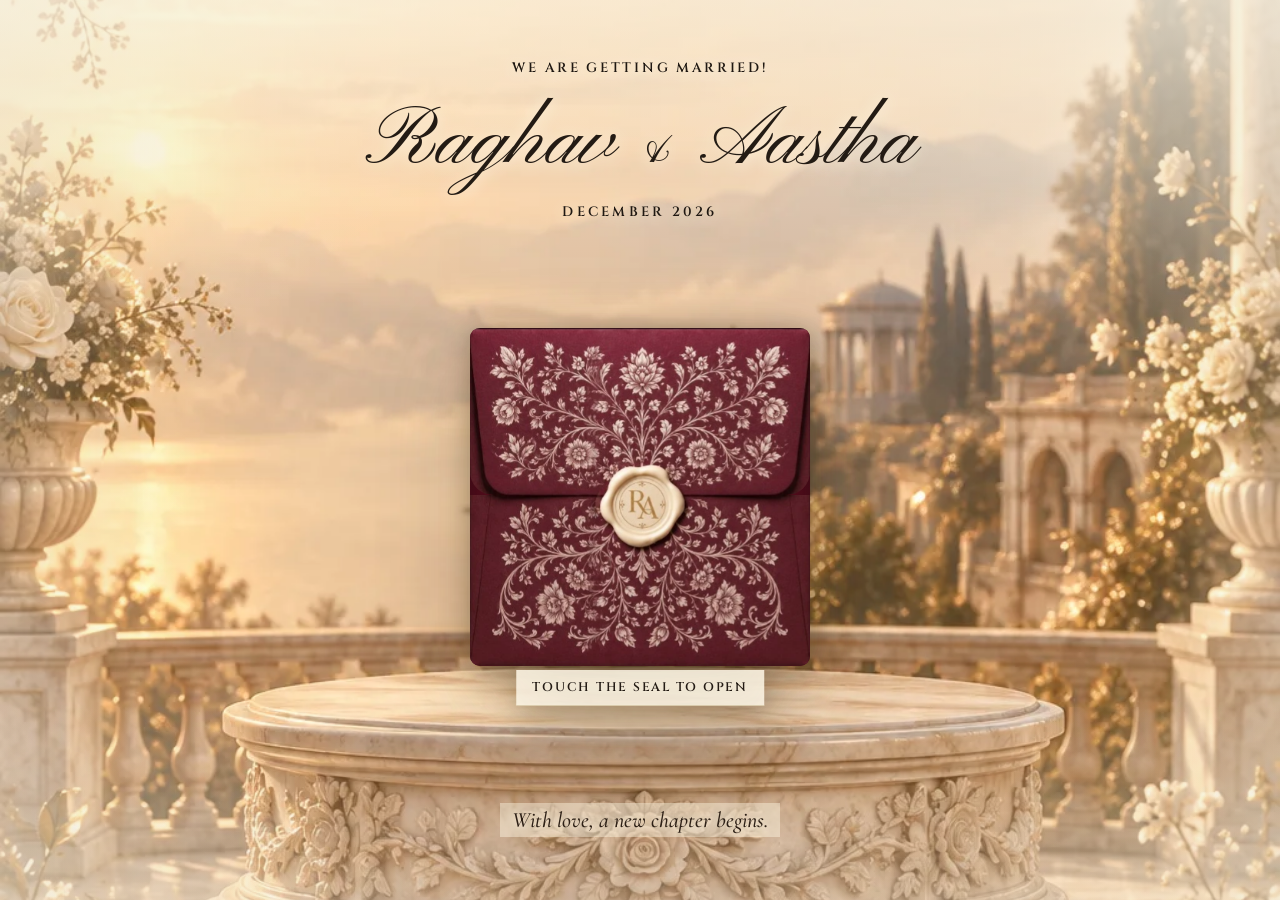
==== commit 680a92d0: "Bigger, darker labels on cover and invitation; tap the photo to enlarge" ====
--- a/outputs/vintage-invitation/index.html
+++ b/outputs/vintage-invitation/index.html
@@ -5,10 +5,10 @@
 <title>Raghav &amp; Aastha | 25–27 December 2026</title><meta name="description" content="Save the date for Raghav & Aastha's wedding festivities, 25 to 27 December 2026. Tap the seal to open the invitation.">
 <link rel="icon" type="image/png" sizes="32x32" href="assets/favicon-32.png"><link rel="icon" type="image/png" sizes="512x512" href="assets/icon-512.png"><link rel="apple-touch-icon" href="assets/apple-touch-icon.png">
 <!-- Link previews (WhatsApp etc.) need absolute URLs; update if the domain changes. -->
-<meta property="og:type" content="website"><meta property="og:site_name" content="Raghav &amp; Aastha"><meta property="og:url" content="https://raghav-astha.vercel.app/">
+<meta property="og:type" content="website"><meta property="og:site_name" content="Raghav &amp; Aastha"><meta property="og:url" content="https://raghav-aastha.vercel.app/">
 <meta property="og:title" content="Raghav &amp; Aastha | 25–27 December 2026"><meta property="og:description" content="Save the date for our wedding festivities. Tap the seal to open the invitation.">
-<meta property="og:image" content="https://raghav-astha.vercel.app/assets/og-image.jpg"><meta property="og:image:width" content="1200"><meta property="og:image:height" content="630"><meta property="og:image:alt" content="Raghav &amp; Aastha, 25 to 27 December 2026">
-<meta name="twitter:card" content="summary_large_image"><meta name="twitter:title" content="Raghav &amp; Aastha | 25–27 December 2026"><meta name="twitter:description" content="Save the date for our wedding festivities. Tap the seal to open the invitation."><meta name="twitter:image" content="https://raghav-astha.vercel.app/assets/og-image.jpg">
+<meta property="og:image" content="https://raghav-aastha.vercel.app/assets/og-image.jpg"><meta property="og:image:width" content="1200"><meta property="og:image:height" content="630"><meta property="og:image:alt" content="Raghav &amp; Aastha, 25 to 27 December 2026">
+<meta name="twitter:card" content="summary_large_image"><meta name="twitter:title" content="Raghav &amp; Aastha | 25–27 December 2026"><meta name="twitter:description" content="Save the date for our wedding festivities. Tap the seal to open the invitation."><meta name="twitter:image" content="https://raghav-aastha.vercel.app/assets/og-image.jpg">
 <link rel="preconnect" href="https://fonts.googleapis.com"><link rel="preconnect" href="https://fonts.gstatic.com" crossorigin><link href="https://fonts.googleapis.com/css2?family=Pinyon+Script&family=Cinzel:wght@400;500;600&family=Cormorant+Garamond:ital,wght@0,400;0,500;0,600;1,400&display=swap" rel="stylesheet">
 <link rel="stylesheet" href="style.css"><script src="app.js" defer></script>
 </head>
@@ -35,7 +35,7 @@
     <div class="collage">
       <img class="stationery" src="assets/stationery.webp" alt="Antique gold frame, ivory lace and white roses" width="1086" height="1448">
       <div class="lace-copy"><h2 id="invite-title">Save<br>the Date</h2><p class="couple">Raghav<br><span>&amp;</span> Aastha</p><p class="collage-date">25 · 26 · 27<span>December 2026</span></p></div>
-      <figure class="polaroid"><span class="photo-crop"><img src="assets/couple.webp" alt="Raghav and Aastha together"></span><figcaption>And so it begins…</figcaption></figure>
+      <figure class="polaroid"><button class="photo-button" id="photo-open" type="button" aria-label="View the photo larger"><span class="photo-crop"><img src="assets/couple.webp" alt="Raghav and Aastha together"></span></button><figcaption>And so it begins…</figcaption></figure>
     </div>
     <a class="scroll-cue" href="#details">A date to remember <span>↓</span></a>
   </section>
@@ -62,6 +62,7 @@
   </section>
 </main>
 <dialog id="notice"><button class="close" id="close" aria-label="Close message">×</button><p class="eyebrow">Raghav &amp; Aastha</p><h2 id="notice-title"></h2><p id="notice-copy"></p><button class="outline-button" id="notice-done">Back to invitation</button></dialog>
+<dialog id="lightbox" class="lightbox" aria-label="Photo of Raghav and Aastha"><button class="close" id="lightbox-close" aria-label="Close photo">×</button><img src="assets/couple.webp" alt="Raghav and Aastha together"><p>And so it begins…</p></dialog>
 <audio id="song" loop preload="none"></audio>
 <button class="music-fab" id="music" aria-label="Music information"><span id="play-icon">♪</span><span class="sr-only" id="music-caption">Our soundtrack</span></button>
 <div class="celebration" id="celebration" aria-hidden="true"></div>
--- a/outputs/vintage-invitation/style.css
+++ b/outputs/vintage-invitation/style.css
@@ -15,11 +15,11 @@
 .backdrop{position:absolute;inset:0;z-index:-2;background:#f1e7d3 url(assets/terrace.webp) center 65%/cover no-repeat;transition:transform 2.8s ease-out}
 .cover:after{content:'';position:absolute;inset:0;z-index:-1;pointer-events:none;background:linear-gradient(#fffbef77,transparent 35%,transparent 78%,#f7edda55)}
 .cover-heading{position:absolute;top:6.5%;left:16px;right:16px;z-index:3;text-shadow:0 2px 15px #fff9e9;animation:enter 1s both;transition:opacity .35s,transform .5s}
-.cover .eyebrow{font-size:12px;letter-spacing:.22em}
+.cover .eyebrow{font-size:13.5px;letter-spacing:.2em;font-weight:600;color:#1f1812}
 .cover h1{font-family:var(--script);font-size:clamp(58px,6.6vw,86px);font-weight:400;line-height:1.2;margin:15px 0 10px}
 .cover h1 span{font-size:.68em}
-.small-date{font-family:var(--caps);font-size:12px;letter-spacing:.26em;text-transform:uppercase}
-.cover-footer{position:absolute;left:15px;right:15px;bottom:7%;width:fit-content;margin:auto;padding:3px 10px;font-size:20px;font-style:italic;color:#65543b;background:#fff8e455;text-shadow:0 1px 10px #fff9eb;transition:opacity .4s}
+.small-date{font-family:var(--caps);font-size:13.5px;letter-spacing:.24em;text-transform:uppercase;font-weight:600;color:#1f1812}
+.cover-footer{position:absolute;left:15px;right:15px;bottom:7%;width:fit-content;margin:auto;padding:4px 12px;font-size:22px;font-weight:500;font-style:italic;color:#2e2117;background:#fff8e470;text-shadow:0 1px 10px #fff9eb;transition:opacity .4s}
 .cover-petals{position:absolute;inset:0;z-index:1;pointer-events:none;overflow:hidden}
 .cover-petals img{position:absolute;top:-8%;width:23px;opacity:0;animation:cover-petal 13s linear infinite}
 .cover-petals img:nth-child(1){left:12%;animation-delay:-3s}
@@ -44,7 +44,7 @@
 .env-flap-face,.env-lining{position:absolute;inset:0;width:100%;height:100%;clip-path:inset(0 0 50.5% 0 round 3% 3% 6.8% 6.8%);backface-visibility:hidden}
 .env-flap-face{object-fit:fill}
 .env-lining{transform:rotateY(180deg);background:repeating-linear-gradient(45deg,#92651f29 0 1px,#0000 1px 9px),linear-gradient(#f4e7c9,#d8bd84)}
-.env-prompt{position:absolute;left:50%;bottom:-40px;transform:translateX(-50%);white-space:nowrap;font-family:var(--caps);font-size:11px;font-weight:500;letter-spacing:.16em;text-transform:uppercase;color:#5e4829;padding:8px 14px;background:#fff8e8c9;border-bottom:1px solid #bca57570;transition:opacity .3s}
+.env-prompt{position:absolute;left:50%;bottom:-40px;transform:translateX(-50%);white-space:nowrap;font-family:var(--caps);font-size:12.5px;font-weight:600;letter-spacing:.14em;text-transform:uppercase;color:#231b14;padding:9px 16px;background:#fff8e8d9;border-bottom:1px solid #bca57570;transition:opacity .3s}
 
 .cover.opening{position:fixed;inset:0;z-index:10;animation:fade-out .6s 2.1s both}
 .cover.opening .backdrop{transform:scale(1.04)}
@@ -56,22 +56,23 @@
 
 main:not([hidden]){animation:enter .9s both}
 .invitation-header{display:flex;align-items:center;justify-content:space-between;gap:12px;padding:25px 5vw;max-width:1400px;margin:auto}
-.text-button{font-family:var(--caps);font-size:12px;letter-spacing:.12em;text-transform:uppercase;text-decoration:none;background:none;border:0;padding:10px 0;white-space:nowrap}
-.monogram{font-family:var(--script);font-size:31px;white-space:nowrap}
+.text-button{font-family:var(--caps);font-size:13px;font-weight:600;letter-spacing:.1em;text-transform:uppercase;text-decoration:none;background:none;border:0;padding:10px 0;white-space:nowrap;color:#1f1812}
+.monogram{font-family:var(--script);font-size:36px;white-space:nowrap;color:#1f1812}
 .invitation-hero{text-align:center;padding-top:20px}
-.collage{position:relative;width:min(690px,100%);aspect-ratio:3/4;margin:5px auto 0}
+.collage{position:relative;width:min(690px,100%);aspect-ratio:3/4;margin:5px auto 0;container-type:inline-size}
 .stationery{width:100%;height:100%;object-fit:cover;display:block;mix-blend-mode:multiply}
-.lace-copy{position:absolute;left:17%;top:37%;width:34%;text-align:center;transform:rotate(-7deg)}
-.lace-copy h2{font-family:var(--script);font-size:52px;font-weight:400;line-height:.83}
-.couple{font-size:27px;line-height:1.02;margin:12px 0 8px}
+/* Doily inner circle measured on stationery.webp: centre 34.1%,49.4%, about 34% wide. Box is centred on it. */
+.lace-copy{position:absolute;left:17.1%;top:36.9%;width:34%;height:25%;display:flex;flex-direction:column;justify-content:center;align-items:center;text-align:center;transform:rotate(-7deg)}
+.lace-copy h2{font-family:var(--script);font-size:max(26px,6.9cqw);font-weight:400;line-height:.86;color:#1a130e}
+.couple{font-size:max(14.5px,3.7cqw);font-weight:500;line-height:1.05;margin:max(5px,1.3cqw) 0 max(3px,.8cqw);color:#1a130e}
 .couple span{font-family:var(--script);font-size:.8em}
-.collage-date{font-size:22px;line-height:1.2}
-.collage-date span{display:block;font-family:var(--caps);font-size:11px;letter-spacing:.1em;text-transform:uppercase}
+.collage-date{font-size:max(12px,3.1cqw);font-weight:500;line-height:1.15;color:#1a130e}
+.collage-date span{display:block;font-family:var(--caps);font-size:max(7.5px,1.65cqw);font-weight:600;letter-spacing:.08em;text-transform:uppercase;white-space:nowrap}
 .polaroid{position:absolute;width:38%;right:5%;top:28%;transform:rotate(6deg);background:#faf8f1;padding:10px 10px 32px;box-shadow:2px 7px 16px #493c342c}
 .photo-crop{display:block;overflow:hidden;aspect-ratio:1;width:100%}
 .photo-crop img{width:100%;height:100%;object-fit:cover;object-position:50% 32%;transform:scale(1.35);transform-origin:50% 32%}
 .polaroid figcaption{font-family:var(--script);text-align:center;font-size:25px;margin-top:10px}
-.scroll-cue{display:inline-flex;align-items:center;gap:14px;margin-top:14px;font-style:italic;font-size:20px;text-decoration:none}
+.scroll-cue{display:inline-flex;align-items:center;gap:14px;margin-top:14px;font-style:italic;font-weight:500;font-size:22px;color:#1f1812;text-decoration:none}
 .scroll-cue span{font-style:normal;font-size:22px}
 
 .details{text-align:center;max-width:700px;margin:auto;padding:105px 24px 70px}
@@ -134,18 +135,13 @@
   .cover h1{font-size:52px;white-space:nowrap}
   .cover{min-height:620px}
   .cover-heading{top:8%}
-  .cover-footer{bottom:8%;font-size:16px}
-  .env-prompt{font-size:10px}
+  .cover-footer{bottom:8%;font-size:18px}
+  .env-prompt{font-size:11.5px}
   .invitation-header{padding:15px 20px}
-  .text-button{font-size:10px}
-  .lace-copy{top:35.5%}
-  .lace-copy h2{font-size:32px}
-  .couple{font-size:19px;margin:7px 0 3px}
-  .collage-date{font-size:16px;line-height:1.1}
-  .collage-date span{font-size:8px}
+  .text-button{font-size:11.5px}
   .polaroid{padding:7px 7px 22px}
   .polaroid figcaption{font-size:17px;margin-top:6px}
-  .scroll-cue{font-size:16px}
+  .scroll-cue{font-size:18px}
   .details{padding:75px 18px 55px}
   .scratch-card{height:160px}
   .scratch-message p{font-size:34px}
@@ -159,14 +155,11 @@
 }
 @media(max-width:360px){
   .cover h1{font-size:43px}
-  .cover .eyebrow{font-size:9px;letter-spacing:.18em}
-  .env-prompt{font-size:9px;letter-spacing:.16em}
+  .cover .eyebrow{font-size:11px;letter-spacing:.16em}
+  .env-prompt{font-size:10.5px;letter-spacing:.12em}
   .invitation-header{padding:15px 14px;gap:9px}
-  .text-button{font-size:8px;letter-spacing:.08em}
-  .monogram{font-size:25px}
-  .lace-copy h2{font-size:28px}
-  .couple{font-size:17px;margin:6px 0 4px}
-  .collage-date{font-size:14px}
+  .text-button{font-size:9.5px;letter-spacing:.06em}
+  .monogram{font-size:30px}
   .polaroid figcaption{font-size:14px}
   .scratch-message p{font-size:30px}
   .countdown{gap:5px}
@@ -186,4 +179,15 @@
 
 .music-fab{position:fixed;right:18px;bottom:18px;z-index:25;width:52px;height:52px;border-radius:50%;border:1px solid #d9c59a;background:#fff9efee;color:var(--burgundy);box-shadow:0 6px 18px #3a2a1240;display:none;place-items:center;font-size:20px;line-height:1;backdrop-filter:blur(6px)}
 .music-fab:hover{background:#fff9ef}
+/* Icons drawn with CSS so they sit dead centre; text glyphs carry uneven side bearings. */
+.music-fab #play-icon{display:block;width:0;height:0}
+.music-fab[data-state=paused] #play-icon{border-left:16px solid currentColor;border-top:10px solid transparent;border-bottom:10px solid transparent;margin-left:4px}
+.music-fab[data-state=playing] #play-icon{width:14px;height:16px;border-left:5px solid currentColor;border-right:5px solid currentColor}
+.music-fab[data-state=none] #play-icon{width:auto;height:auto}
 main:not([hidden])~.music-fab{display:grid}
+
+.photo-button{display:block;width:100%;padding:0;border:0;background:none;cursor:zoom-in}
+dialog.lightbox{padding:10px 10px 14px;max-width:min(94vw,760px);width:auto;background:#fff9ef;border:1px solid #d9c59a}
+dialog.lightbox img{display:block;max-width:100%;max-height:78vh;width:auto;margin:auto}
+dialog.lightbox p{font-family:var(--script);font-size:30px;margin:10px 0 0;text-align:center}
+dialog.lightbox .close{top:12px;right:14px;width:40px;height:40px;border-radius:50%;background:#fff9efd9;font-size:28px;line-height:1}
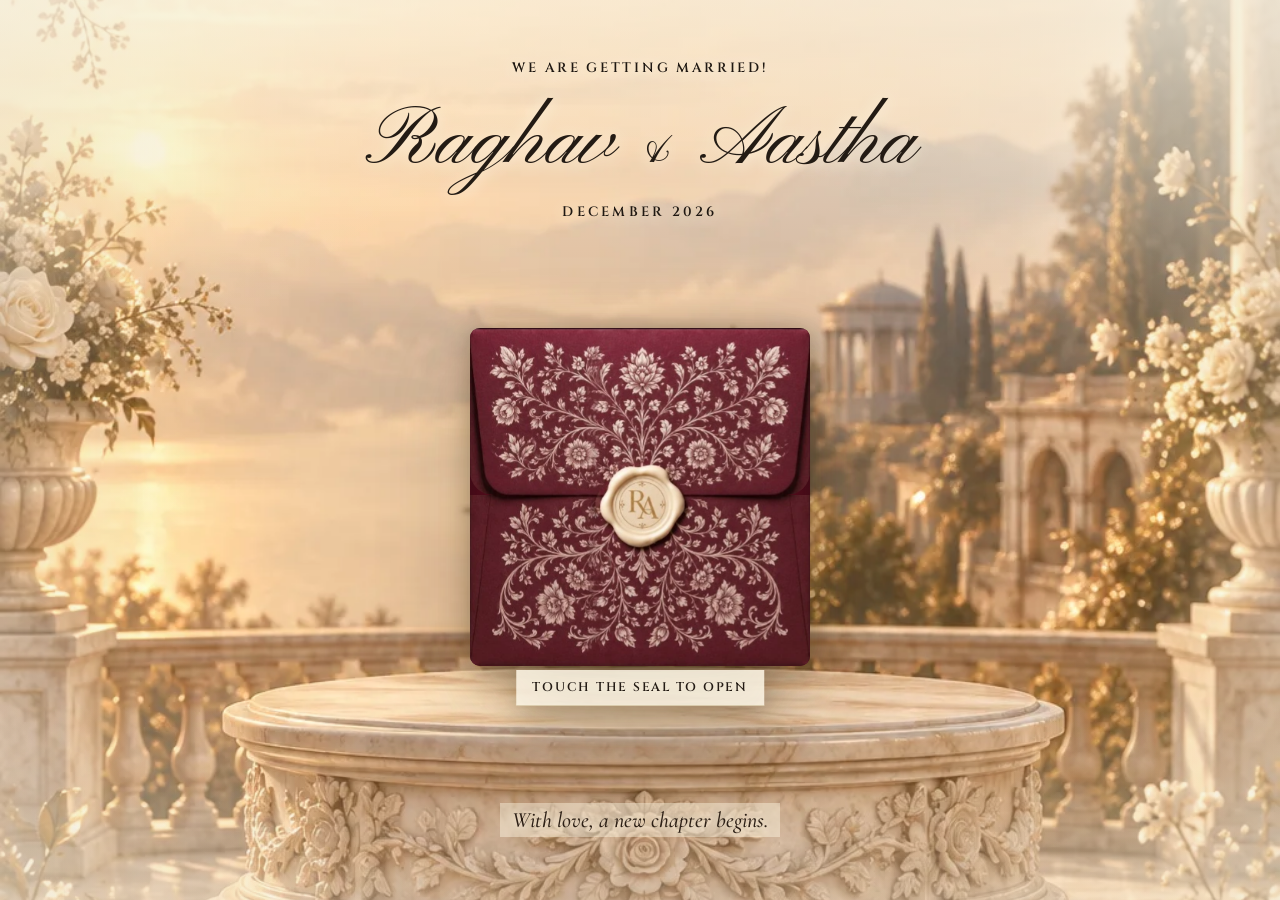
==== commit f75f04bf: "New Delhi with a location pin inside the frame" ====
--- a/outputs/vintage-invitation/index.html
+++ b/outputs/vintage-invitation/index.html
@@ -36,6 +36,7 @@
       <img class="stationery" src="assets/stationery.webp" alt="Antique gold frame, ivory lace and white roses" width="1086" height="1448">
       <div class="lace-copy"><h2 id="invite-title">Save<br>the Date</h2><p class="couple">Raghav<br><span>&amp;</span> Aastha</p><p class="collage-date">25 · 26 · 27<span>December 2026</span></p></div>
       <figure class="polaroid"><button class="photo-button" id="photo-open" type="button" aria-label="View the photo larger"><span class="photo-crop"><img src="assets/couple.webp" alt="Raghav and Aastha together"></span></button><figcaption>And so it begins…</figcaption></figure>
+      <p class="venue-tag"><svg viewBox="0 0 24 24" aria-hidden="true"><path d="M12 2a7 7 0 0 0-7 7c0 5.2 7 13 7 13s7-7.8 7-13a7 7 0 0 0-7-7zm0 9.5A2.5 2.5 0 1 1 12 6.5a2.5 2.5 0 0 1 0 5z"/></svg>New Delhi</p>
     </div>
     <a class="scroll-cue" href="#details">A date to remember <span>↓</span></a>
   </section>
--- a/outputs/vintage-invitation/style.css
+++ b/outputs/vintage-invitation/style.css
@@ -46,13 +46,13 @@
 .env-lining{transform:rotateY(180deg);background:repeating-linear-gradient(45deg,#92651f29 0 1px,#0000 1px 9px),linear-gradient(#f4e7c9,#d8bd84)}
 .env-prompt{position:absolute;left:50%;bottom:-40px;transform:translateX(-50%);white-space:nowrap;font-family:var(--caps);font-size:12.5px;font-weight:600;letter-spacing:.14em;text-transform:uppercase;color:#231b14;padding:9px 16px;background:#fff8e8d9;border-bottom:1px solid #bca57570;transition:opacity .3s}
 
-.cover.opening{position:fixed;inset:0;z-index:10;animation:fade-out .6s 2.1s both}
+.cover.opening{position:fixed;inset:0;z-index:10;animation:fade-out .7s 3.6s both}
 .cover.opening .backdrop{transform:scale(1.04)}
 .cover.opening .cover-heading,.cover.opening .cover-footer,.cover.opening .env-prompt{opacity:0}
 .cover.opening .cover-heading{animation:none;transform:translateY(-25px)}
-.cover.opening .env-flap{animation:flap-open .9s cubic-bezier(.55,0,.3,1) .3s forwards}
-.cover.opening .env-card{animation:card-rise 1s cubic-bezier(.2,.8,.2,1) 1.1s forwards}
-.cover.opening .env-stage{animation:envelope-travel 2.75s ease-in-out forwards}
+.cover.opening .env-flap{animation:flap-open 1.2s cubic-bezier(.55,0,.3,1) .3s forwards}
+.cover.opening .env-card{animation:card-rise 1.3s cubic-bezier(.2,.8,.2,1) 1.4s forwards}
+.cover.opening .env-stage{animation:envelope-travel 4.3s ease-in-out forwards}
 
 main:not([hidden]){animation:enter .9s both}
 .invitation-header{display:flex;align-items:center;justify-content:space-between;gap:12px;padding:25px 5vw;max-width:1400px;margin:auto}
@@ -63,11 +63,15 @@
 .stationery{width:100%;height:100%;object-fit:cover;display:block;mix-blend-mode:multiply}
 /* Doily inner circle measured on stationery.webp: centre 34.1%,49.4%, about 34% wide. Box is centred on it. */
 .lace-copy{position:absolute;left:17.1%;top:36.9%;width:34%;height:25%;display:flex;flex-direction:column;justify-content:center;align-items:center;text-align:center;transform:rotate(-7deg)}
-.lace-copy h2{font-family:var(--script);font-size:max(26px,6.9cqw);font-weight:400;line-height:.86;color:#1a130e}
-.couple{font-size:max(14.5px,3.7cqw);font-weight:500;line-height:1.05;margin:max(5px,1.3cqw) 0 max(3px,.8cqw);color:#1a130e}
+.lace-copy h2{font-family:var(--script);font-size:max(29px,7.7cqw);font-weight:400;line-height:.86;color:#1a130e}
+.couple{font-size:max(16px,4.1cqw);font-weight:500;line-height:1.05;margin:max(5px,1.2cqw) 0 max(3px,.8cqw);color:#1a130e}
 .couple span{font-family:var(--script);font-size:.8em}
-.collage-date{font-size:max(12px,3.1cqw);font-weight:500;line-height:1.15;color:#1a130e}
-.collage-date span{display:block;font-family:var(--caps);font-size:max(7.5px,1.65cqw);font-weight:600;letter-spacing:.08em;text-transform:uppercase;white-space:nowrap}
+.collage-date{font-size:max(13.5px,3.5cqw);font-weight:500;line-height:1.15;color:#1a130e}
+.collage-date span{display:block;font-family:var(--caps);font-size:max(8.5px,1.85cqw);font-weight:600;letter-spacing:.08em;text-transform:uppercase;white-space:nowrap}
+/* Frame inner band below the doily, measured on stationery.webp: 68 to 76 percent down, 10 to 90 percent across. */
+.venue-tag{position:absolute;left:10%;right:10%;top:70.4%;display:flex;align-items:center;justify-content:center;gap:.5em;font-family:var(--caps);font-weight:600;font-size:max(11px,2.4cqw);letter-spacing:.2em;text-transform:uppercase;color:#1f1812}
+.venue-tag:before,.venue-tag:after{content:'';flex:0 0 auto;width:12%;border-top:1px solid #b8923f99}
+.venue-tag svg{width:1.15em;height:1.15em;fill:#b8923f;flex:0 0 auto}
 .polaroid{position:absolute;width:38%;right:5%;top:28%;transform:rotate(6deg);background:#faf8f1;padding:10px 10px 32px;box-shadow:2px 7px 16px #493c342c}
 .photo-crop{display:block;overflow:hidden;aspect-ratio:1;width:100%}
 .photo-crop img{width:100%;height:100%;object-fit:cover;object-position:50% 32%;transform:scale(1.35);transform-origin:50% 32%}
